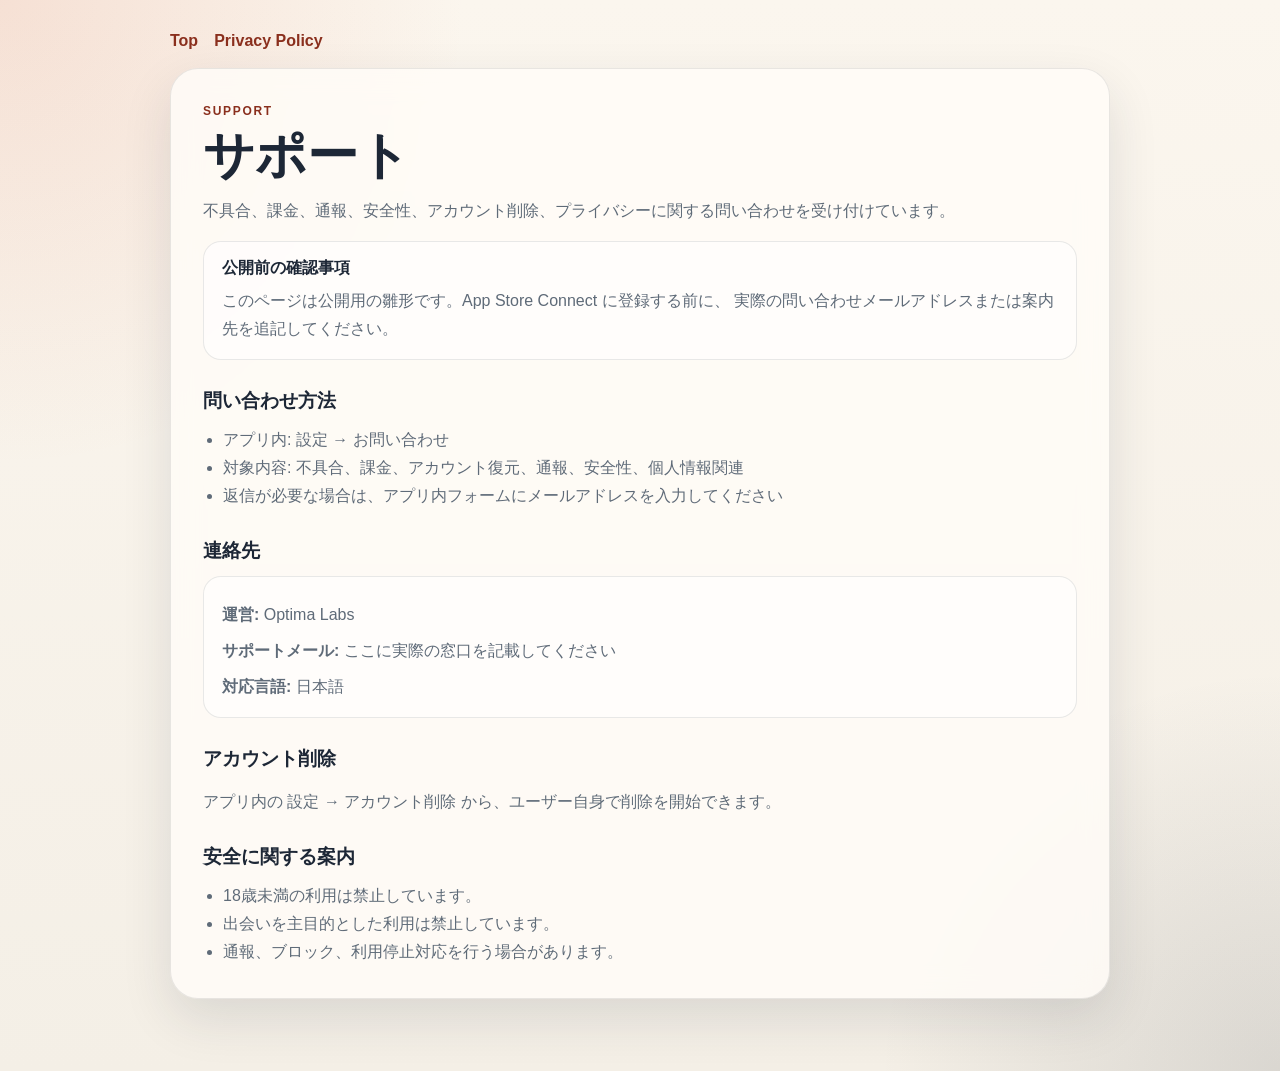
==== support.html @ dd8a3c25 "Add support and privacy pages" ====
<!doctype html>
<html lang="ja">
  <head>
    <meta charset="utf-8" />
    <meta name="viewport" content="width=device-width, initial-scale=1" />
    <title>Swipe Chat | Support</title>
    <meta
      name="description"
      content="Swipe Chat のサポート窓口、問い合わせ方法、アカウント削除案内を掲載しています。"
    />
    <link rel="stylesheet" href="./styles.css" />
  </head>
  <body>
    <main class="page-shell">
      <nav class="top-nav">
        <a href="./index.html">Top</a>
        <a href="./privacy.html">Privacy Policy</a>
      </nav>

      <section class="content-card">
        <p class="eyebrow">Support</p>
        <h1>サポート</h1>
        <p class="lead">
          不具合、課金、通報、安全性、アカウント削除、プライバシーに関する問い合わせを受け付けています。
        </p>

        <div class="notice-box">
          <strong>公開前の確認事項</strong>
          <p>
            このページは公開用の雛形です。App Store Connect に登録する前に、
            実際の問い合わせメールアドレスまたは案内先を追記してください。
          </p>
        </div>

        <h2>問い合わせ方法</h2>
        <ul class="plain-list">
          <li>アプリ内: 設定 → お問い合わせ</li>
          <li>対象内容: 不具合、課金、アカウント復元、通報、安全性、個人情報関連</li>
          <li>返信が必要な場合は、アプリ内フォームにメールアドレスを入力してください</li>
        </ul>

        <h2>連絡先</h2>
        <div class="support-block">
          <p><strong>運営:</strong> Optima Labs</p>
          <p><strong>サポートメール:</strong> ここに実際の窓口を記載してください</p>
          <p><strong>対応言語:</strong> 日本語</p>
        </div>

        <h2>アカウント削除</h2>
        <p>
          アプリ内の 設定 → アカウント削除 から、ユーザー自身で削除を開始できます。
        </p>

        <h2>安全に関する案内</h2>
        <ul class="plain-list">
          <li>18歳未満の利用は禁止しています。</li>
          <li>出会いを主目的とした利用は禁止しています。</li>
          <li>通報、ブロック、利用停止対応を行う場合があります。</li>
        </ul>
      </section>
    </main>
  </body>
</html>
---- styles.css ----
:root {
  --bg: #f4efe6;
  --paper: rgba(255, 252, 247, 0.86);
  --ink: #1d2736;
  --muted: #5f6b78;
  --line: rgba(29, 39, 54, 0.1);
  --accent: #d65d39;
  --accent-deep: #8a2f1d;
  --shadow: 0 20px 50px rgba(29, 39, 54, 0.12);
}

* {
  box-sizing: border-box;
}

body {
  margin: 0;
  font-family: "Avenir Next", "Hiragino Sans", "Yu Gothic", sans-serif;
  color: var(--ink);
  background:
    radial-gradient(circle at top left, rgba(214, 93, 57, 0.14), transparent 28%),
    radial-gradient(circle at bottom right, rgba(29, 39, 54, 0.12), transparent 24%),
    linear-gradient(180deg, #fbf6ee 0%, var(--bg) 100%);
}

a {
  color: inherit;
}

.page-shell {
  max-width: 980px;
  margin: 0 auto;
  padding: 32px 20px 72px;
}

.hero-card,
.content-card,
.info-card {
  background: var(--paper);
  border: 1px solid var(--line);
  border-radius: 28px;
  box-shadow: var(--shadow);
  backdrop-filter: blur(14px);
}

.hero-card {
  padding: 36px;
}

.content-card {
  padding: 32px;
}

.info-card {
  padding: 24px;
}

.eyebrow {
  margin: 0 0 8px;
  font-size: 12px;
  font-weight: 700;
  letter-spacing: 0.14em;
  text-transform: uppercase;
  color: var(--accent-deep);
}

h1 {
  margin: 0 0 16px;
  font-size: clamp(2rem, 4vw, 3.6rem);
  line-height: 1;
}

h2 {
  margin: 28px 0 12px;
  font-size: 1.2rem;
}

.lead,
p,
li {
  font-size: 1rem;
  line-height: 1.75;
  color: var(--muted);
}

.meta {
  margin-top: -6px;
  color: var(--accent-deep);
  font-size: 0.95rem;
}

.hero-actions {
  display: flex;
  flex-wrap: wrap;
  gap: 12px;
  margin-top: 24px;
}

.primary-link,
.secondary-link {
  display: inline-flex;
  align-items: center;
  justify-content: center;
  min-height: 46px;
  padding: 0 18px;
  border-radius: 999px;
  text-decoration: none;
  font-weight: 700;
}

.primary-link {
  background: var(--accent);
  color: #fff7f2;
}

.secondary-link {
  border: 1px solid var(--line);
}

.grid {
  display: grid;
  grid-template-columns: repeat(2, minmax(0, 1fr));
  gap: 18px;
  margin-top: 20px;
}

.plain-list,
.link-list {
  margin: 0;
  padding-left: 20px;
}

.top-nav {
  display: flex;
  gap: 16px;
  margin-bottom: 18px;
  font-weight: 700;
}

.top-nav a {
  text-decoration: none;
  color: var(--accent-deep);
}

.notice-box,
.support-block {
  padding: 16px 18px;
  border-radius: 18px;
  border: 1px solid var(--line);
  background: rgba(255, 255, 255, 0.55);
}

.notice-box p,
.support-block p,
.signature p {
  margin: 8px 0 0;
}

.signature {
  margin-top: 32px;
  padding-top: 16px;
  border-top: 1px solid var(--line);
}

@media (max-width: 720px) {
  .page-shell {
    padding: 20px 14px 44px;
  }

  .hero-card,
  .content-card,
  .info-card {
    border-radius: 22px;
  }

  .hero-card,
  .content-card {
    padding: 24px 18px;
  }

  .grid {
    grid-template-columns: 1fr;
  }
}
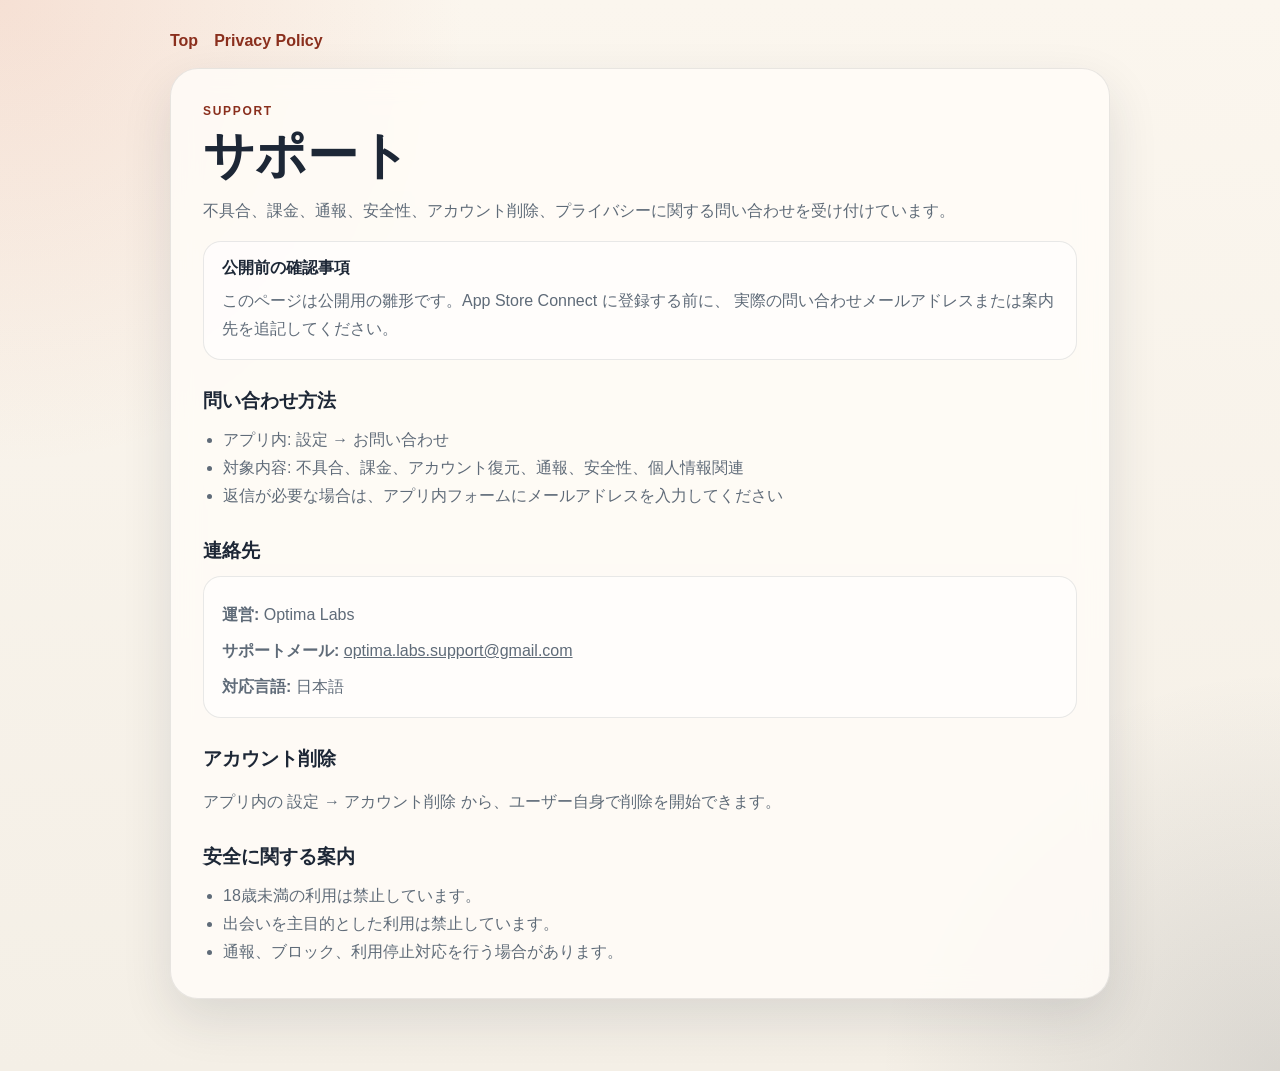
==== commit e8809fcf: "Add support contact email" ====
--- a/support.html
+++ b/support.html
@@ -42,7 +42,10 @@
         <h2>連絡先</h2>
         <div class="support-block">
           <p><strong>運営:</strong> Optima Labs</p>
-          <p><strong>サポートメール:</strong> ここに実際の窓口を記載してください</p>
+          <p>
+            <strong>サポートメール:</strong>
+            <a href="mailto:optima.labs.support@gmail.com">optima.labs.support@gmail.com</a>
+          </p>
           <p><strong>対応言語:</strong> 日本語</p>
         </div>
 
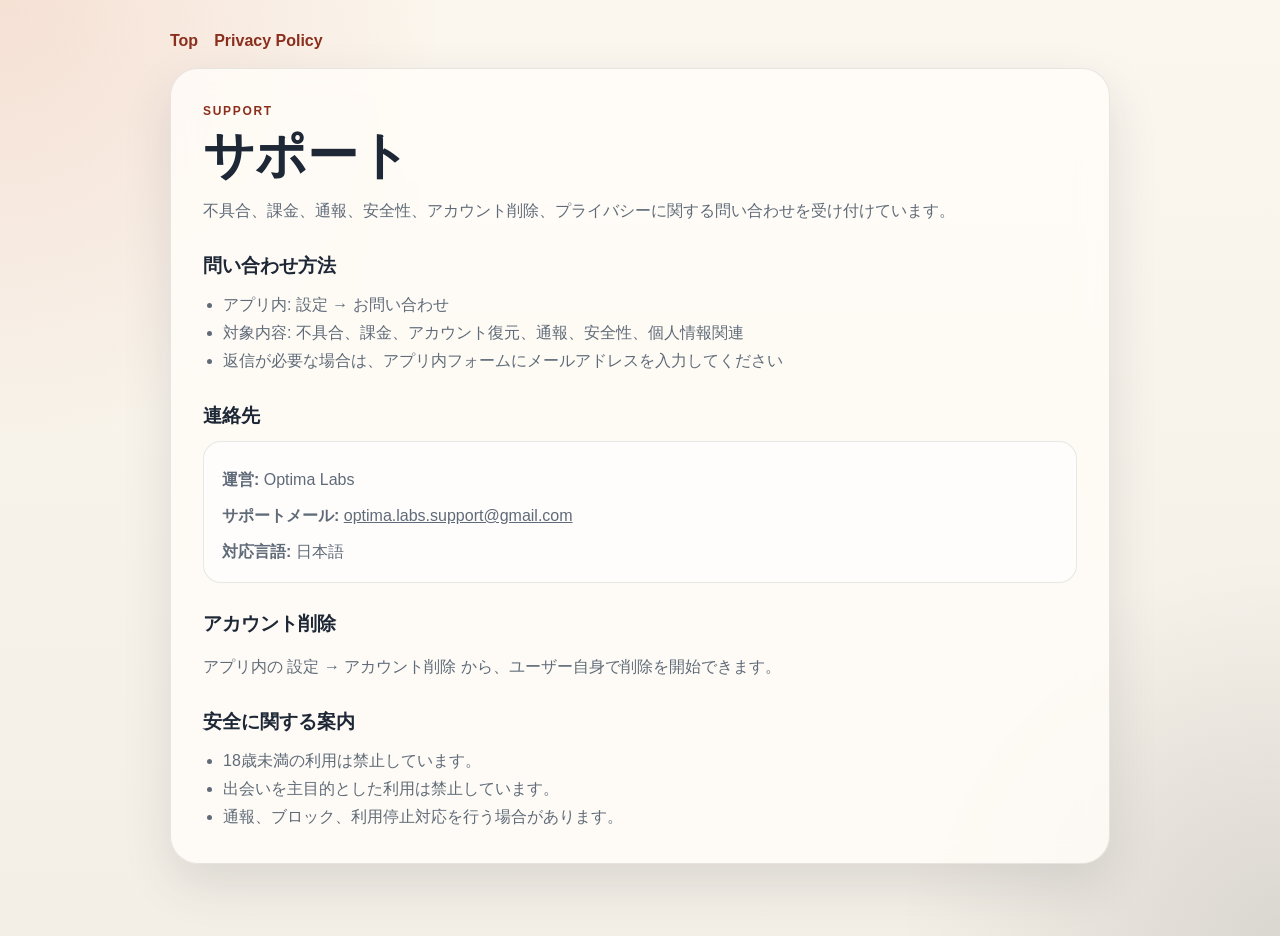
==== commit 8cdb2414: "Remove pre-release notice from support page" ====
--- a/support.html
+++ b/support.html
@@ -23,14 +23,6 @@
         <p class="lead">
           不具合、課金、通報、安全性、アカウント削除、プライバシーに関する問い合わせを受け付けています。
         </p>
-
-        <div class="notice-box">
-          <strong>公開前の確認事項</strong>
-          <p>
-            このページは公開用の雛形です。App Store Connect に登録する前に、
-            実際の問い合わせメールアドレスまたは案内先を追記してください。
-          </p>
-        </div>
 
         <h2>問い合わせ方法</h2>
         <ul class="plain-list">
